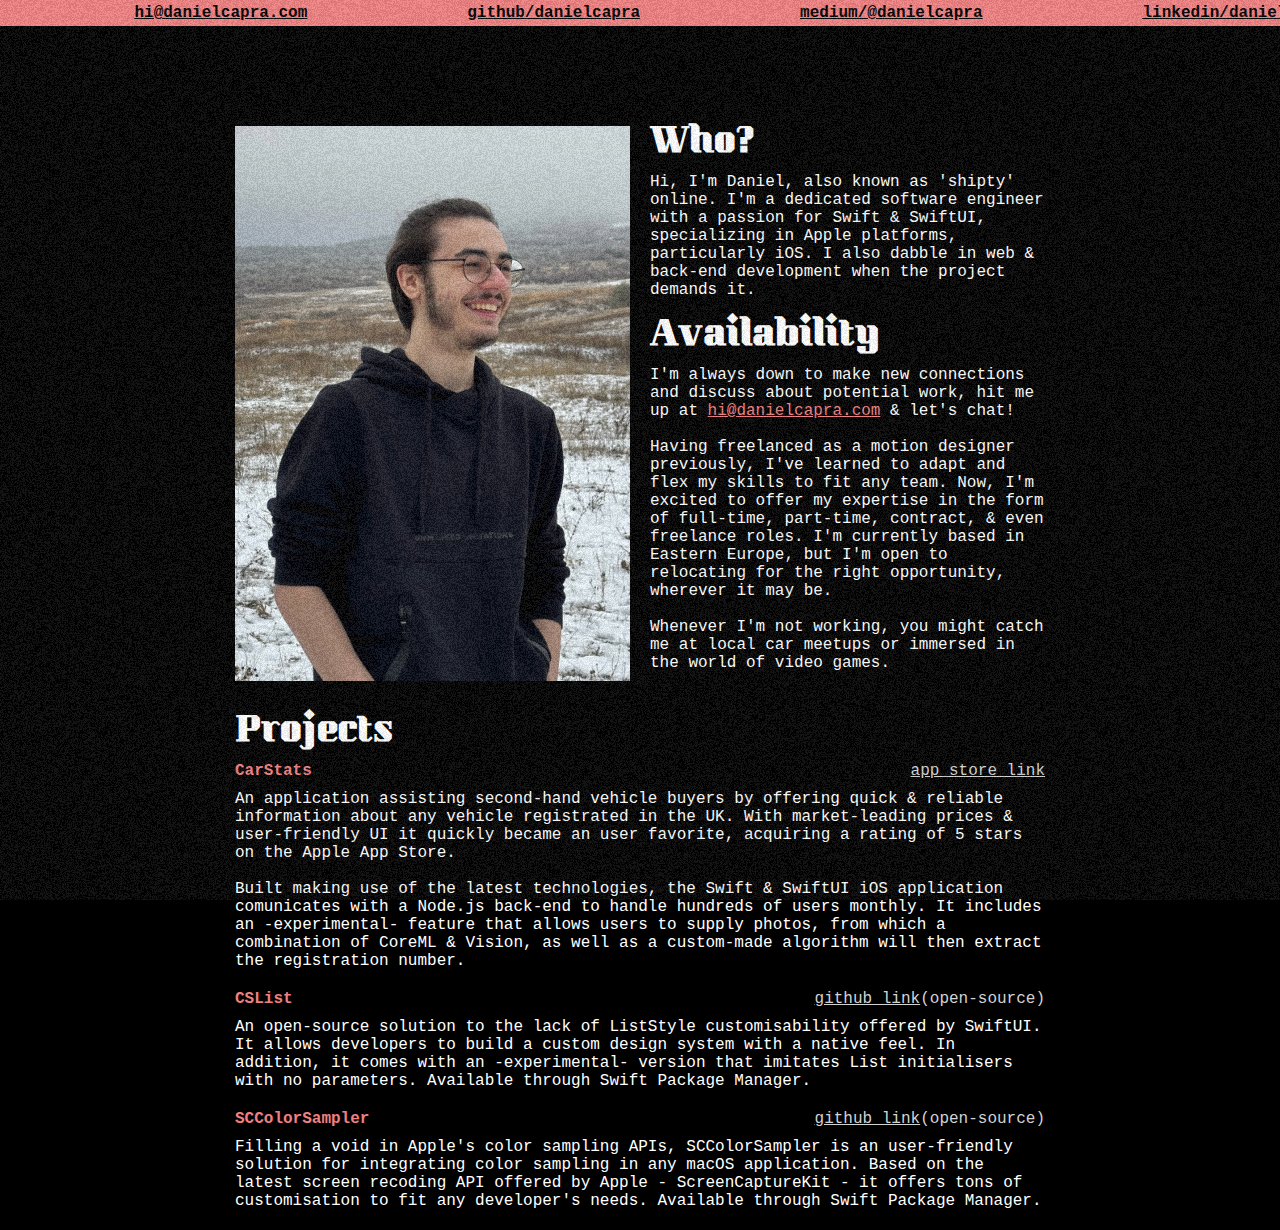
==== index.html @ b625c7ec "removed relative paths from images." ====
<!DOCTYPE html>
<html lang="en">

<head>

    <meta charset="utf-8" />
    <meta name="viewport" content="width=device-width, initial-scale=1.0">

    <link rel="manifest" href="./public/manifest.json" />

    <meta name="mobile-web-app-capable" content="yes">

    <meta name="theme-color" content="#000000" />

    <title>Daniel Capra</title>
    <meta name="author" content="Daniel Capra">
    <meta name="keywords"
        content="Daniel Capra, Capra, Daniel, danielcapra, danielcapra.com, iOS developer, macOS developer, tvOS developer, watchOS developer, visionOS developer, Swift developer, SwiftUI developer, Cocoa Touch developer, Cocoa developer, Apple developer, Web developer, Back-End developer">
    <meta name="description"
        content="Hi, I'm Daniel, also known as 'shipty' online. I'm a dedicated software engineer with a passion for Swift & SwiftUI, specializing in Apple platforms, particularly iOS. I also dabble in web & back-end development when the project demands it." />

    <meta name="robots" content="index, nofollow">

    <meta property="og:locale" content="en-US">
    <meta property="og:type" content="website">
    <meta property="og:title" content="Daniel Capra">
    <meta property="og:url" content="https://danielcapra.com">
    <meta property="og:site_name" content="Daniel Capra">
    <meta property="og:description"
        content="Hi, I'm Daniel, also known as 'shipty' online. I'm a dedicated software engineer with a passion for Swift & SwiftUI, specializing in Apple platforms, particularly iOS. I also dabble in web & back-end development when the project demands it.">

    <meta property="twitter:locale" content="en-US">
    <meta property="twitter:type" content="website">
    <meta property="twitter:title" content="Daniel Capra">
    <meta property="twitter:url" content="https://danielcapra.com">
    <meta property="twitter:site_name" content="Daniel Capra">
    <meta property="twitter:description"
        content="Hi, I'm Daniel, also known as 'shipty' online. I'm a dedicated software engineer with a passion for Swift & SwiftUI, specializing in Apple platforms, particularly iOS. I also dabble in web & back-end development when the project demands it.">

    <meta name="apple-mobile-web-app-title" content="Daniel Capra">

    <!-- Favicon - Generic -->
    <link rel="icon" sizes="32x32" href="./public/icons/favicon_32_x_32.png">
    <link rel="icon" sizes="57x57" href="./public/icons/favicon_57_x_57.png">
    <link rel="icon" sizes="76x76" href="./public/icons/favicon_76_x_76.png">
    <link rel="icon" sizes="96x96" href="./public/icons/favicon_96_x_96.png">
    <link rel="icon" sizes="128x128" href="./public/icons/favicon_128_x_128.png">
    <link rel="icon" sizes="192x192" href="./public/icons/favicon_192_x_192.png">
    <link rel="icon" sizes="228x228" href="./public/icons/favicon_228_x_228.png">
    <!-- Favicon - Android -->
    <link rel="shortcut icon" sizes="196x196" href="./public/icons/favicon_196_x_196.png">
    <!-- Favicon - iOS -->
    <link rel="apple-touch-icon" sizes="120x120" href="./public/icons/favicon_120_x_120.png" />
    <link rel="apple-touch-icon" sizes="152x152" href="./public/icons/favicon_152_x_152.png" />
    <link rel="apple-touch-icon" sizes="180x180" href="./public/icons/favicon_180_x_180.png" />

    <link rel="preconnect" href="https://fonts.googleapis.com">
    <link rel="preconnect" href="https://fonts.gstatic.com" crossorigin>
    <!-- Local dependencies -->
    <link rel="stylesheet" href="./index.css">
    <script src="./index.js" defer></script>
</head>

<body>
    <!--links_container-->
    <div class="container">
        <div class="grid-container" id="grid">
            <div class="img-container">
                <picture>
                    <source media="(min-width: 1024px)" srcset="/public/me_portrait.jpeg"
                        alt="A photo of Daniel Capra surrounded by snowy hills.">
                    <source media="(max-width: 1024px)" srcset="/public/me_landscape.jpeg"
                        alt="A photo of Daniel Capra surrounded by snowy hills.">
                    <img src="./me_portrait.jpeg" alt="A photo of Daniel Capra surrounded by snowy hills." width="100%"
                        style="object-fit: contain;">
                </picture>
            </div>
            <div class="about-container" id="abt-container">
                <h1>Who?</h1>
                <p>
                    Hi, I'm Daniel, also known as 'shipty' online. I'm a dedicated software engineer with a passion for
                    Swift & SwiftUI, specializing in Apple platforms, particularly iOS. I also dabble in web & back-end
                    development when the project demands it.
                </p>
                <h1>Availability</h1>
                <p>
                    I'm always down to make new connections and discuss about potential work, hit me up at
                    <button onclick="copyMailToClipboard()">
                        hi@danielcapra.com
                    </button>
                    & let's chat!
                    <br /><br />
                    Having freelanced as a motion designer previously, I've learned to adapt and flex my skills to fit
                    any team. Now, I'm excited to offer my expertise in the form of full-time, part-time, contract, &
                    even freelance roles. I'm currently based in Eastern Europe, but I'm open to relocating for the
                    right opportunity, wherever it may be.
                    <br /><br />
                    Whenever I'm not working, you might catch me at local car meetups or immersed in the world of video
                    games.
                </p>
            </div>
            <!--projects_container-->
            <!--articles_container-->
        </div>
    </div>
</body>

</html>
---- index.css ----
@import url('https://fonts.googleapis.com/css2?family=Barlow:wght@400;700&family=Kumar+One&display=swap');

* {
    color: white;
}

a,
button {
    all: unset;
    text-decoration: underline;
    color: lightcoral;
    cursor: pointer;
}

html::before {
    position: fixed;
    top: 0;
    left: 0;
    width: 100vw;
    height: 100vh;
    content: "";
    opacity: 0.08;
    z-index: 1000;
    pointer-events: none;
    background: url(./public/noise.gif);
}

body {
    background-color: black;

    margin: 0;
    padding: 0;
}

.container {
    display: flex;
    justify-content: center;
    width: 100vw;
    margin-top: 100px;
    margin-bottom: 20px;
}

.grid-container {
    display: grid;
    grid-template-columns: 1fr 1fr;
    gap: 20px;

    width: 810px;
}

.grid-container * {
    padding: 0;
    margin: 0;
}

.img-container {
    width: 100%;
    grid-column: 1;
}

.grid-container .about-container {
    grid-column: 2;
}

.about-container {
    display: flex;
    flex-direction: column;
    margin-top: -10px;
}

h1 {
    font-family: 'Kumar One';
    font-size: 32px;
}

h2,
p,
date {
    font-family: 'Courier New';
    font-size: 16px;
}

h2 {
    color: lightcoral;
}

.about-container p {
    margin-bottom: 10px;
}

.about-container p:last-child {
    margin-bottom: 0;
}

date {
    color: lightgray;
}

date a {
    color: inherit;
}

.projects-container {
    grid-column: span 2;
}

.articles-container {
    grid-column: span 2;
}

.article,
.project {
    margin-bottom: 20px;
}

.article:last-child,
.project:last-child {
    margin-bottom: 0;
}

.article .header,
.project .header {
    display: flex;
    justify-content: space-between;
    margin-bottom: 10px
}

.article p {
    overflow: hidden;
    display: -webkit-box;
    -webkit-line-clamp: 3;
    line-clamp: 3;
    -webkit-box-orient: vertical;
}

.links-background {
    position: sticky;
    top: 0;
    background-color: lightcoral;
    display: flex;
    justify-content: center;
    width: 100vw;
    overflow: hidden;
}

.links-container {
    display: flex;
    justify-content: flex-start;
    min-width: 0;
    width: max-content;
    max-width: max-content;
    gap: 20ch;
    white-space: nowrap;
    animation: scroll-links-170 25s linear infinite;
}

@keyframes scroll-links-170 {
    from {
        transform: translateX(0);
    } to {
        transform: translateX(-170ch);
    }
}

@keyframes scroll-links-130 {
    from {
        transform: translateX(0);
    } to {
        transform: translateX(-130ch);
    }
}

.links-container .link:first-child {
    margin-left: 14ch;
}

.links-container .link:last-child {
    margin-right: 0;
}

.link {
    color: black;
    cursor: pointer;
    font-family: 'Courier New';
    font-weight: bold;
    text-decoration: underline;
    padding-top: 4px;
    padding-bottom: 4px;
}

.link button,
.link a {
    text-decoration: inherit;
    color: inherit;
    cursor: inherit;
}

@media screen and (max-width: 1024px) {
    .grid-container {
        display: flex;
        flex-direction: column;

        width: 100%;
        margin-left: 20px;
        margin-right: 20px;
    }

    .projects-container {
        grid-column: 1;
    }

    .articles-container {
        grid-column: 1;
    }

    .container {
        margin-top: 20px;
    }

    .links-container {
        gap: 10ch;
        animation: scroll-links-130 25s linear infinite;
    }

    .links-container .link:first-child {
        margin-left: 6ch;
    }
}

@media screen and (max-width: 680px) {

    .article .header,
    .project .header {
        display: flex;
        flex-direction: column;
        justify-content: flex-start;
        gap: 6px;
        margin-bottom: 10px
    }

    .article p {
        -webkit-line-clamp: 4;
        line-clamp: 4;
    }
}
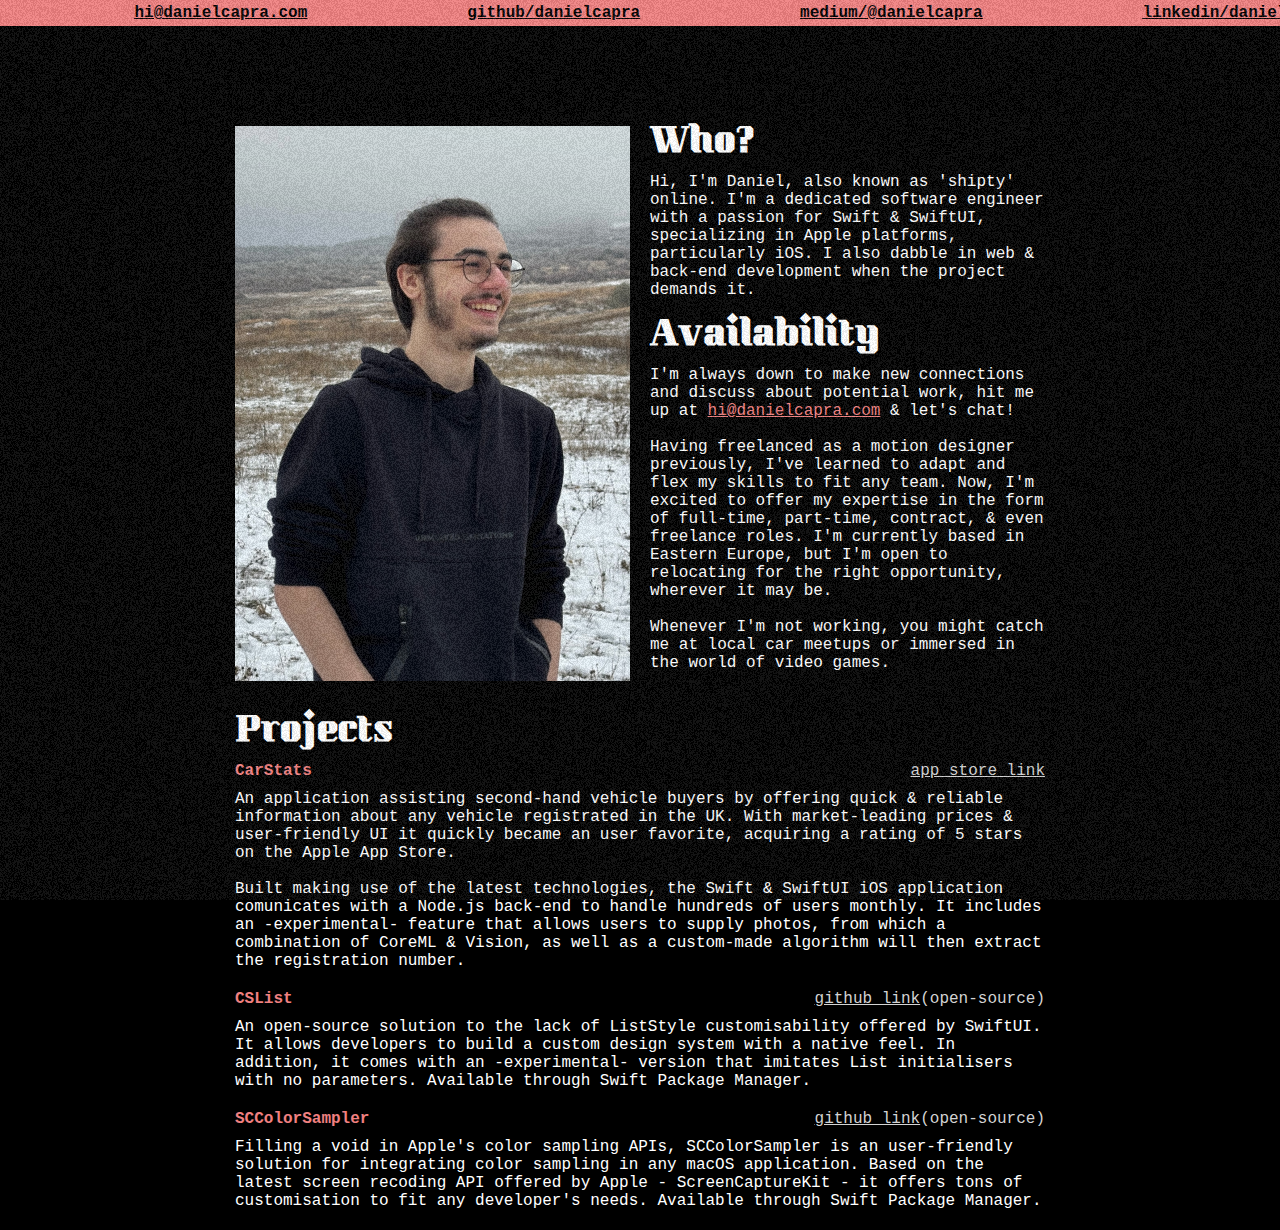
==== commit 8821699f: "removed the use of public folder." ====
--- a/index.html
+++ b/index.html
@@ -6,7 +6,7 @@
     <meta charset="utf-8" />
     <meta name="viewport" content="width=device-width, initial-scale=1.0">
 
-    <link rel="manifest" href="./public/manifest.json" />
+    <link rel="manifest" href="/manifest.json" />
 
     <meta name="mobile-web-app-capable" content="yes">
 
@@ -40,25 +40,25 @@
     <meta name="apple-mobile-web-app-title" content="Daniel Capra">
 
     <!-- Favicon - Generic -->
-    <link rel="icon" sizes="32x32" href="./public/icons/favicon_32_x_32.png">
-    <link rel="icon" sizes="57x57" href="./public/icons/favicon_57_x_57.png">
-    <link rel="icon" sizes="76x76" href="./public/icons/favicon_76_x_76.png">
-    <link rel="icon" sizes="96x96" href="./public/icons/favicon_96_x_96.png">
-    <link rel="icon" sizes="128x128" href="./public/icons/favicon_128_x_128.png">
-    <link rel="icon" sizes="192x192" href="./public/icons/favicon_192_x_192.png">
-    <link rel="icon" sizes="228x228" href="./public/icons/favicon_228_x_228.png">
+    <link rel="icon" sizes="32x32" href="./icons/favicon_32_x_32.png">
+    <link rel="icon" sizes="57x57" href="./icons/favicon_57_x_57.png">
+    <link rel="icon" sizes="76x76" href="./icons/favicon_76_x_76.png">
+    <link rel="icon" sizes="96x96" href="./icons/favicon_96_x_96.png">
+    <link rel="icon" sizes="128x128" href="./icons/favicon_128_x_128.png">
+    <link rel="icon" sizes="192x192" href="./icons/favicon_192_x_192.png">
+    <link rel="icon" sizes="228x228" href="./icons/favicon_228_x_228.png">
     <!-- Favicon - Android -->
-    <link rel="shortcut icon" sizes="196x196" href="./public/icons/favicon_196_x_196.png">
+    <link rel="shortcut icon" sizes="196x196" href="./icons/favicon_196_x_196.png">
     <!-- Favicon - iOS -->
-    <link rel="apple-touch-icon" sizes="120x120" href="./public/icons/favicon_120_x_120.png" />
-    <link rel="apple-touch-icon" sizes="152x152" href="./public/icons/favicon_152_x_152.png" />
-    <link rel="apple-touch-icon" sizes="180x180" href="./public/icons/favicon_180_x_180.png" />
+    <link rel="apple-touch-icon" sizes="120x120" href="./icons/favicon_120_x_120.png" />
+    <link rel="apple-touch-icon" sizes="152x152" href="./icons/favicon_152_x_152.png" />
+    <link rel="apple-touch-icon" sizes="180x180" href="./icons/favicon_180_x_180.png" />
 
     <link rel="preconnect" href="https://fonts.googleapis.com">
     <link rel="preconnect" href="https://fonts.gstatic.com" crossorigin>
     <!-- Local dependencies -->
-    <link rel="stylesheet" href="./index.css">
-    <script src="./index.js" defer></script>
+    <link rel="stylesheet" href="./styles.css" type="text/css">
+    <script src="./scripts.js" defer type="text/javascript"></script>
 </head>
 
 <body>
@@ -67,9 +67,9 @@
         <div class="grid-container" id="grid">
             <div class="img-container">
                 <picture>
-                    <source media="(min-width: 1024px)" srcset="/public/me_portrait.jpeg"
+                    <source media="(min-width: 1024px)" srcset="./me_portrait.jpeg"
                         alt="A photo of Daniel Capra surrounded by snowy hills.">
-                    <source media="(max-width: 1024px)" srcset="/public/me_landscape.jpeg"
+                    <source media="(max-width: 1024px)" srcset="./me_landscape.jpeg"
                         alt="A photo of Daniel Capra surrounded by snowy hills.">
                     <img src="./me_portrait.jpeg" alt="A photo of Daniel Capra surrounded by snowy hills." width="100%"
                         style="object-fit: contain;">
--- a/styles.css
+++ b/styles.css
@@ -0,0 +1,245 @@
+@import url('https://fonts.googleapis.com/css2?family=Barlow:wght@400;700&family=Kumar+One&display=swap');
+
+* {
+    color: white;
+}
+
+a,
+button {
+    all: unset;
+    text-decoration: underline;
+    color: lightcoral;
+    cursor: pointer;
+}
+
+html::before {
+    position: fixed;
+    top: 0;
+    left: 0;
+    width: 100vw;
+    height: 100vh;
+    content: "";
+    opacity: 0.08;
+    z-index: 1000;
+    pointer-events: none;
+    background: url(./noise.gif);
+}
+
+body {
+    background-color: black;
+
+    margin: 0;
+    padding: 0;
+}
+
+.container {
+    display: flex;
+    justify-content: center;
+    width: 100vw;
+    margin-top: 100px;
+    margin-bottom: 20px;
+}
+
+.grid-container {
+    display: grid;
+    grid-template-columns: 1fr 1fr;
+    gap: 20px;
+
+    width: 810px;
+}
+
+.grid-container * {
+    padding: 0;
+    margin: 0;
+}
+
+.img-container {
+    width: 100%;
+    grid-column: 1;
+}
+
+.grid-container .about-container {
+    grid-column: 2;
+}
+
+.about-container {
+    display: flex;
+    flex-direction: column;
+    margin-top: -10px;
+}
+
+h1 {
+    font-family: 'Kumar One';
+    font-size: 32px;
+}
+
+h2,
+p,
+date {
+    font-family: 'Courier New';
+    font-size: 16px;
+}
+
+h2 {
+    color: lightcoral;
+}
+
+.about-container p {
+    margin-bottom: 10px;
+}
+
+.about-container p:last-child {
+    margin-bottom: 0;
+}
+
+date {
+    color: lightgray;
+}
+
+date a {
+    color: inherit;
+}
+
+.projects-container {
+    grid-column: span 2;
+}
+
+.articles-container {
+    grid-column: span 2;
+}
+
+.article,
+.project {
+    margin-bottom: 20px;
+}
+
+.article:last-child,
+.project:last-child {
+    margin-bottom: 0;
+}
+
+.article .header,
+.project .header {
+    display: flex;
+    justify-content: space-between;
+    margin-bottom: 10px
+}
+
+.article p {
+    overflow: hidden;
+    display: -webkit-box;
+    -webkit-line-clamp: 3;
+    line-clamp: 3;
+    -webkit-box-orient: vertical;
+}
+
+.links-background {
+    position: sticky;
+    top: 0;
+    background-color: lightcoral;
+    display: flex;
+    justify-content: center;
+    width: 100vw;
+    overflow: hidden;
+}
+
+.links-container {
+    display: flex;
+    justify-content: flex-start;
+    min-width: 0;
+    width: max-content;
+    max-width: max-content;
+    gap: 20ch;
+    white-space: nowrap;
+    animation: scroll-links-170 25s linear infinite;
+}
+
+@keyframes scroll-links-170 {
+    from {
+        transform: translateX(0);
+    } to {
+        transform: translateX(-170ch);
+    }
+}
+
+@keyframes scroll-links-130 {
+    from {
+        transform: translateX(0);
+    } to {
+        transform: translateX(-130ch);
+    }
+}
+
+.links-container .link:first-child {
+    margin-left: 14ch;
+}
+
+.links-container .link:last-child {
+    margin-right: 0;
+}
+
+.link {
+    color: black;
+    cursor: pointer;
+    font-family: 'Courier New';
+    font-weight: bold;
+    text-decoration: underline;
+    padding-top: 4px;
+    padding-bottom: 4px;
+}
+
+.link button,
+.link a {
+    text-decoration: inherit;
+    color: inherit;
+    cursor: inherit;
+}
+
+@media screen and (max-width: 1024px) {
+    .grid-container {
+        display: flex;
+        flex-direction: column;
+
+        width: 100%;
+        margin-left: 20px;
+        margin-right: 20px;
+    }
+
+    .projects-container {
+        grid-column: 1;
+    }
+
+    .articles-container {
+        grid-column: 1;
+    }
+
+    .container {
+        margin-top: 20px;
+    }
+
+    .links-container {
+        gap: 10ch;
+        animation: scroll-links-130 25s linear infinite;
+    }
+
+    .links-container .link:first-child {
+        margin-left: 6ch;
+    }
+}
+
+@media screen and (max-width: 680px) {
+
+    .article .header,
+    .project .header {
+        display: flex;
+        flex-direction: column;
+        justify-content: flex-start;
+        gap: 6px;
+        margin-bottom: 10px
+    }
+
+    .article p {
+        -webkit-line-clamp: 4;
+        line-clamp: 4;
+    }
+}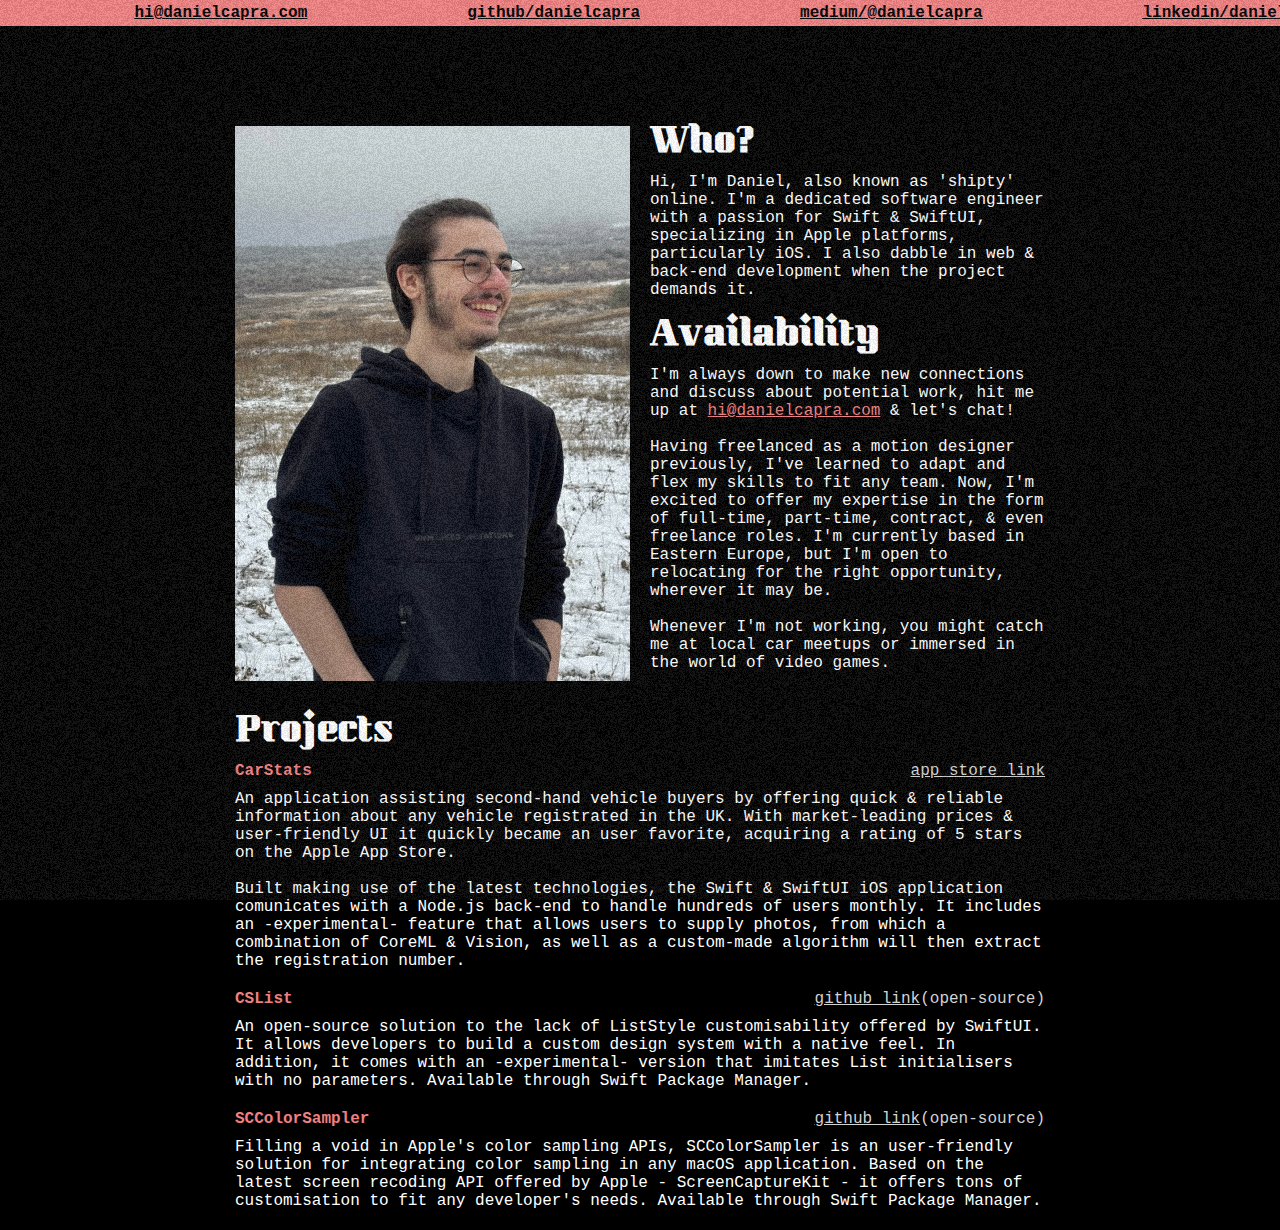
==== commit 3936e771: "re-added public folder & removed relative paths." ====
--- a/index.html
+++ b/index.html
@@ -6,7 +6,7 @@
     <meta charset="utf-8" />
     <meta name="viewport" content="width=device-width, initial-scale=1.0">
 
-    <link rel="manifest" href="/manifest.json" />
+    <link rel="manifest" href="/public/manifest.json" />
 
     <meta name="mobile-web-app-capable" content="yes">
 
@@ -40,25 +40,25 @@
     <meta name="apple-mobile-web-app-title" content="Daniel Capra">
 
     <!-- Favicon - Generic -->
-    <link rel="icon" sizes="32x32" href="./icons/favicon_32_x_32.png">
-    <link rel="icon" sizes="57x57" href="./icons/favicon_57_x_57.png">
-    <link rel="icon" sizes="76x76" href="./icons/favicon_76_x_76.png">
-    <link rel="icon" sizes="96x96" href="./icons/favicon_96_x_96.png">
-    <link rel="icon" sizes="128x128" href="./icons/favicon_128_x_128.png">
-    <link rel="icon" sizes="192x192" href="./icons/favicon_192_x_192.png">
-    <link rel="icon" sizes="228x228" href="./icons/favicon_228_x_228.png">
+    <link rel="icon" sizes="32x32" href="/public/icons/favicon_32_x_32.png">
+    <link rel="icon" sizes="57x57" href="/public/icons/favicon_57_x_57.png">
+    <link rel="icon" sizes="76x76" href="/public/icons/favicon_76_x_76.png">
+    <link rel="icon" sizes="96x96" href="/public/icons/favicon_96_x_96.png">
+    <link rel="icon" sizes="128x128" href="/public/icons/favicon_128_x_128.png">
+    <link rel="icon" sizes="192x192" href="/public/icons/favicon_192_x_192.png">
+    <link rel="icon" sizes="228x228" href="/public/icons/favicon_228_x_228.png">
     <!-- Favicon - Android -->
-    <link rel="shortcut icon" sizes="196x196" href="./icons/favicon_196_x_196.png">
+    <link rel="shortcut icon" sizes="196x196" href="/public/icons/favicon_196_x_196.png">
     <!-- Favicon - iOS -->
-    <link rel="apple-touch-icon" sizes="120x120" href="./icons/favicon_120_x_120.png" />
-    <link rel="apple-touch-icon" sizes="152x152" href="./icons/favicon_152_x_152.png" />
-    <link rel="apple-touch-icon" sizes="180x180" href="./icons/favicon_180_x_180.png" />
+    <link rel="apple-touch-icon" sizes="120x120" href="/public/icons/favicon_120_x_120.png" />
+    <link rel="apple-touch-icon" sizes="152x152" href="/public/icons/favicon_152_x_152.png" />
+    <link rel="apple-touch-icon" sizes="180x180" href="/public/icons/favicon_180_x_180.png" />
 
     <link rel="preconnect" href="https://fonts.googleapis.com">
     <link rel="preconnect" href="https://fonts.gstatic.com" crossorigin>
     <!-- Local dependencies -->
-    <link rel="stylesheet" href="./styles.css" type="text/css">
-    <script src="./scripts.js" defer type="text/javascript"></script>
+    <link rel="stylesheet" href="/styles.css" type="text/css">
+    <script src="/scripts.js" defer type="text/javascript"></script>
 </head>
 
 <body>
@@ -67,11 +67,11 @@
         <div class="grid-container" id="grid">
             <div class="img-container">
                 <picture>
-                    <source media="(min-width: 1024px)" srcset="./me_portrait.jpeg"
+                    <source media="(min-width: 1024px)" srcset="/public/me_portrait.jpeg"
                         alt="A photo of Daniel Capra surrounded by snowy hills.">
-                    <source media="(max-width: 1024px)" srcset="./me_landscape.jpeg"
+                    <source media="(max-width: 1024px)" srcset="/public/me_landscape.jpeg"
                         alt="A photo of Daniel Capra surrounded by snowy hills.">
-                    <img src="./me_portrait.jpeg" alt="A photo of Daniel Capra surrounded by snowy hills." width="100%"
+                    <img src="/public/me_portrait.jpeg" alt="A photo of Daniel Capra surrounded by snowy hills." width="100%"
                         style="object-fit: contain;">
                 </picture>
             </div>
--- a/styles.css
+++ b/styles.css
@@ -22,7 +22,7 @@
     opacity: 0.08;
     z-index: 1000;
     pointer-events: none;
-    background: url(./noise.gif);
+    background: url(/public/noise.gif);
 }
 
 body {
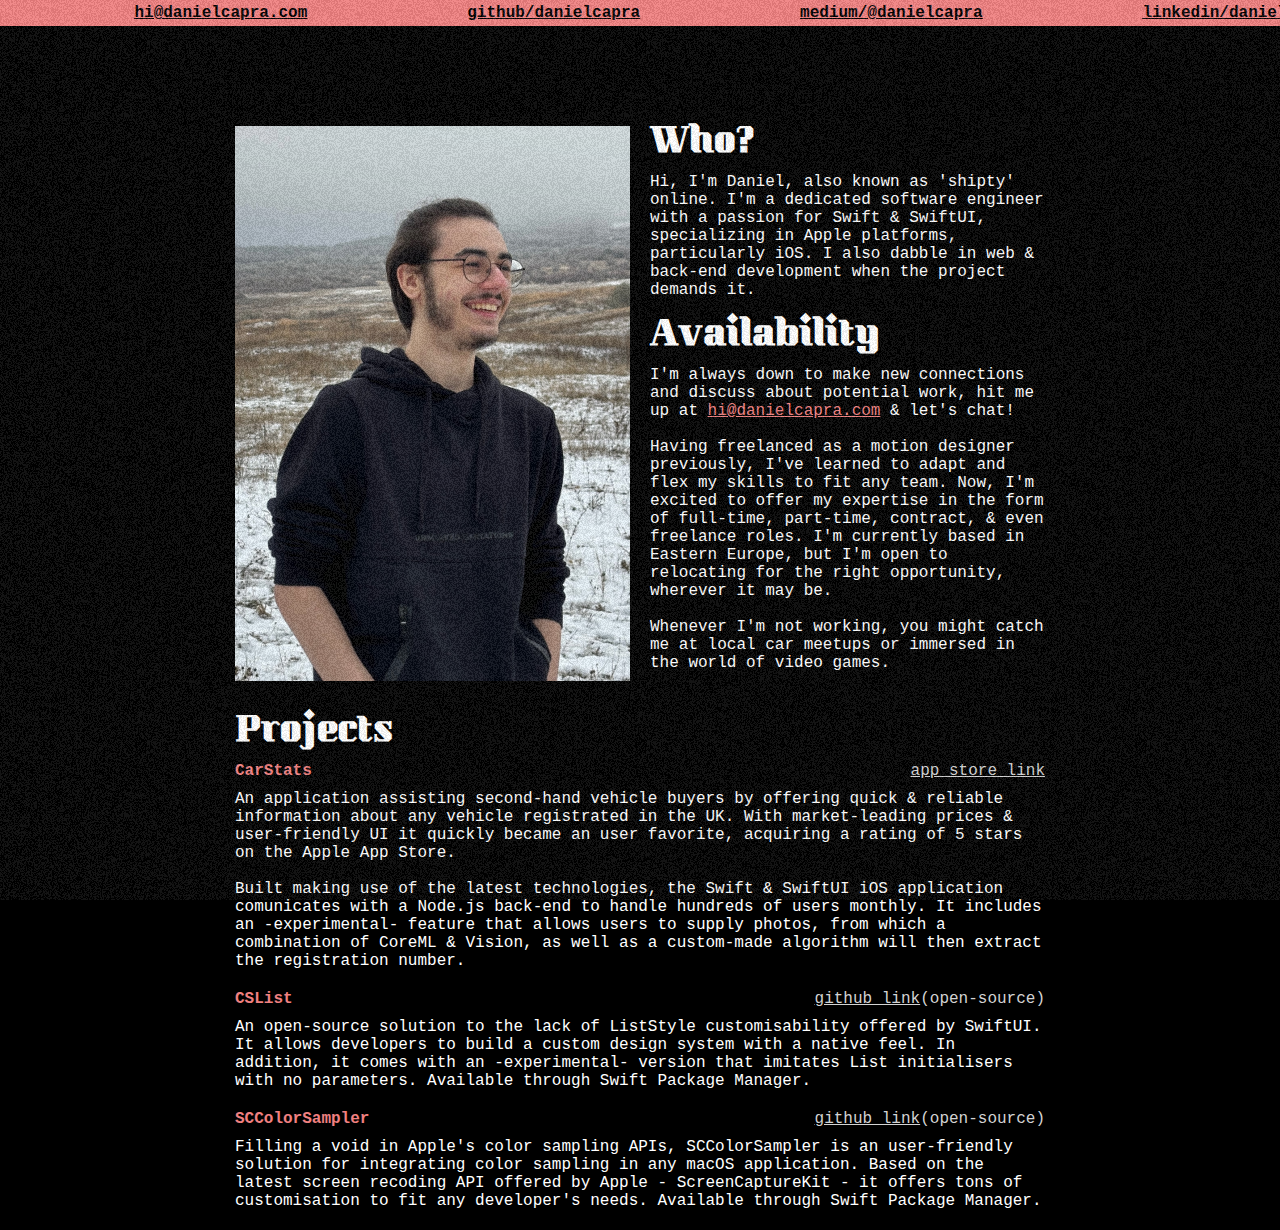
==== commit d3c9b2aa: "I'm not going crazy, I swear. (I definetely am) Have removed the public folder yet again." ====
--- a/index.html
+++ b/index.html
@@ -6,7 +6,7 @@
     <meta charset="utf-8" />
     <meta name="viewport" content="width=device-width, initial-scale=1.0">
 
-    <link rel="manifest" href="/public/manifest.json" />
+    <link rel="manifest" href="/manifest.json" />
 
     <meta name="mobile-web-app-capable" content="yes">
 
@@ -40,19 +40,19 @@
     <meta name="apple-mobile-web-app-title" content="Daniel Capra">
 
     <!-- Favicon - Generic -->
-    <link rel="icon" sizes="32x32" href="/public/icons/favicon_32_x_32.png">
-    <link rel="icon" sizes="57x57" href="/public/icons/favicon_57_x_57.png">
-    <link rel="icon" sizes="76x76" href="/public/icons/favicon_76_x_76.png">
-    <link rel="icon" sizes="96x96" href="/public/icons/favicon_96_x_96.png">
-    <link rel="icon" sizes="128x128" href="/public/icons/favicon_128_x_128.png">
-    <link rel="icon" sizes="192x192" href="/public/icons/favicon_192_x_192.png">
-    <link rel="icon" sizes="228x228" href="/public/icons/favicon_228_x_228.png">
+    <link rel="icon" sizes="32x32" href="/icons/favicon_32_x_32.png">
+    <link rel="icon" sizes="57x57" href="/icons/favicon_57_x_57.png">
+    <link rel="icon" sizes="76x76" href="/icons/favicon_76_x_76.png">
+    <link rel="icon" sizes="96x96" href="/icons/favicon_96_x_96.png">
+    <link rel="icon" sizes="128x128" href="/icons/favicon_128_x_128.png">
+    <link rel="icon" sizes="192x192" href="/icons/favicon_192_x_192.png">
+    <link rel="icon" sizes="228x228" href="/icons/favicon_228_x_228.png">
     <!-- Favicon - Android -->
-    <link rel="shortcut icon" sizes="196x196" href="/public/icons/favicon_196_x_196.png">
+    <link rel="shortcut icon" sizes="196x196" href="/icons/favicon_196_x_196.png">
     <!-- Favicon - iOS -->
-    <link rel="apple-touch-icon" sizes="120x120" href="/public/icons/favicon_120_x_120.png" />
-    <link rel="apple-touch-icon" sizes="152x152" href="/public/icons/favicon_152_x_152.png" />
-    <link rel="apple-touch-icon" sizes="180x180" href="/public/icons/favicon_180_x_180.png" />
+    <link rel="apple-touch-icon" sizes="120x120" href="/icons/favicon_120_x_120.png" />
+    <link rel="apple-touch-icon" sizes="152x152" href="/icons/favicon_152_x_152.png" />
+    <link rel="apple-touch-icon" sizes="180x180" href="/icons/favicon_180_x_180.png" />
 
     <link rel="preconnect" href="https://fonts.googleapis.com">
     <link rel="preconnect" href="https://fonts.gstatic.com" crossorigin>
@@ -67,11 +67,11 @@
         <div class="grid-container" id="grid">
             <div class="img-container">
                 <picture>
-                    <source media="(min-width: 1024px)" srcset="/public/me_portrait.jpeg"
+                    <source media="(min-width: 1024px)" srcset="/me_portrait.jpeg"
                         alt="A photo of Daniel Capra surrounded by snowy hills.">
-                    <source media="(max-width: 1024px)" srcset="/public/me_landscape.jpeg"
+                    <source media="(max-width: 1024px)" srcset="/me_landscape.jpeg"
                         alt="A photo of Daniel Capra surrounded by snowy hills.">
-                    <img src="/public/me_portrait.jpeg" alt="A photo of Daniel Capra surrounded by snowy hills." width="100%"
+                    <img src="/me_portrait.jpeg" alt="A photo of Daniel Capra surrounded by snowy hills." width="100%"
                         style="object-fit: contain;">
                 </picture>
             </div>
--- a/styles.css
+++ b/styles.css
@@ -22,7 +22,7 @@
     opacity: 0.08;
     z-index: 1000;
     pointer-events: none;
-    background: url(/public/noise.gif);
+    background: url(noise.gif);
 }
 
 body {
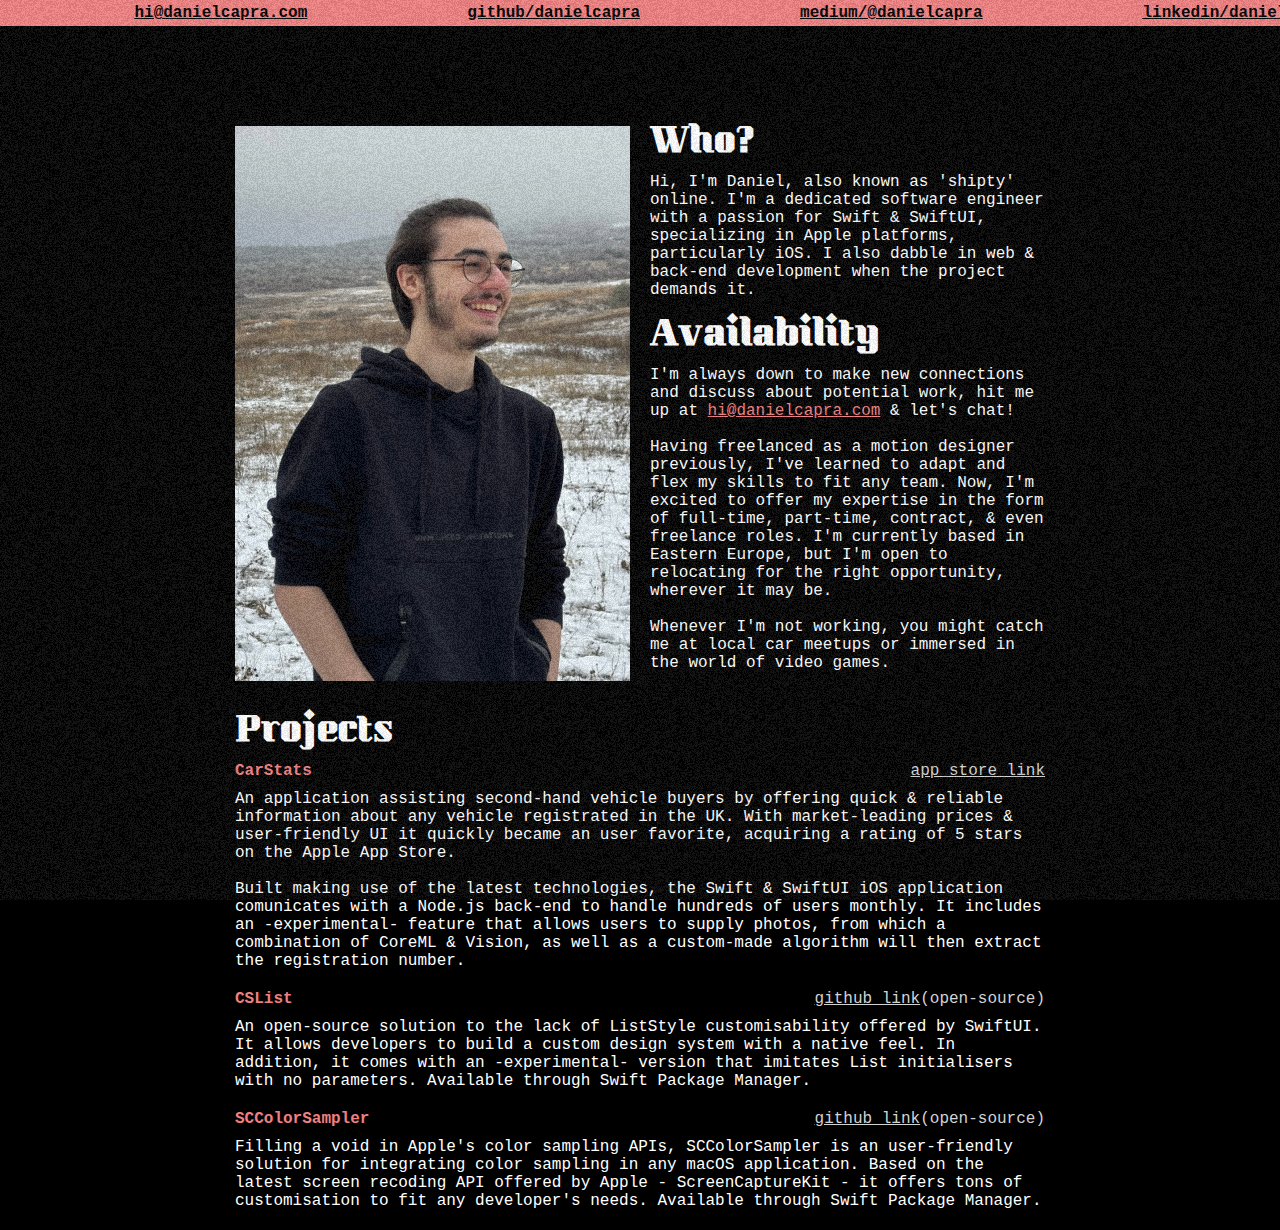
==== commit 39544c3f: "renamed a few things." ====
--- a/index.html
+++ b/index.html
@@ -57,8 +57,8 @@
     <link rel="preconnect" href="https://fonts.googleapis.com">
     <link rel="preconnect" href="https://fonts.gstatic.com" crossorigin>
     <!-- Local dependencies -->
-    <link rel="stylesheet" href="/styles.css" type="text/css">
-    <script src="/scripts.js" defer type="text/javascript"></script>
+    <link rel="stylesheet" href="/style.css" type="text/css">
+    <script src="/main.js" defer type="text/javascript"></script>
 </head>
 
 <body>
@@ -67,11 +67,11 @@
         <div class="grid-container" id="grid">
             <div class="img-container">
                 <picture>
-                    <source media="(min-width: 1024px)" srcset="/me_portrait.jpeg"
+                    <source media="(min-width: 1024px)" srcset="photo_portrait.jpeg"
                         alt="A photo of Daniel Capra surrounded by snowy hills.">
-                    <source media="(max-width: 1024px)" srcset="/me_landscape.jpeg"
+                    <source media="(max-width: 1024px)" srcset="photo_landscape.jpeg"
                         alt="A photo of Daniel Capra surrounded by snowy hills.">
-                    <img src="/me_portrait.jpeg" alt="A photo of Daniel Capra surrounded by snowy hills." width="100%"
+                    <img src="photo_portrait.jpeg" alt="A photo of Daniel Capra surrounded by snowy hills." width="100%"
                         style="object-fit: contain;">
                 </picture>
             </div>
--- a/style.css
+++ b/style.css
@@ -0,0 +1,247 @@
+@import url('https://fonts.googleapis.com/css2?family=Barlow:wght@400;700&family=Kumar+One&display=swap');
+
+* {
+    color: white;
+}
+
+a,
+button {
+    all: unset;
+    text-decoration: underline;
+    color: lightcoral;
+    cursor: pointer;
+}
+
+html::before {
+    position: fixed;
+    top: 0;
+    left: 0;
+    width: 100vw;
+    height: 100vh;
+    content: "";
+    opacity: 0.08;
+    z-index: 1000;
+    pointer-events: none;
+    background: url(animated_noise.gif);
+}
+
+body {
+    background-color: black;
+
+    margin: 0;
+    padding: 0;
+
+    overflow-x: hidden;
+}
+
+.container {
+    display: flex;
+    justify-content: center;
+    width: 100vw;
+    margin-top: 100px;
+    margin-bottom: 20px;
+}
+
+.grid-container {
+    display: grid;
+    grid-template-columns: 1fr 1fr;
+    gap: 20px;
+
+    width: 810px;
+}
+
+.grid-container * {
+    padding: 0;
+    margin: 0;
+}
+
+.img-container {
+    width: 100%;
+    grid-column: 1;
+}
+
+.grid-container .about-container {
+    grid-column: 2;
+}
+
+.about-container {
+    display: flex;
+    flex-direction: column;
+    margin-top: -10px;
+}
+
+h1 {
+    font-family: 'Kumar One';
+    font-size: 32px;
+}
+
+h2,
+p,
+date {
+    font-family: 'Courier New';
+    font-size: 16px;
+}
+
+h2 {
+    color: lightcoral;
+}
+
+.about-container p {
+    margin-bottom: 10px;
+}
+
+.about-container p:last-child {
+    margin-bottom: 0;
+}
+
+date {
+    color: lightgray;
+}
+
+date a {
+    color: inherit;
+}
+
+.projects-container {
+    grid-column: span 2;
+}
+
+.articles-container {
+    grid-column: span 2;
+}
+
+.article,
+.project {
+    margin-bottom: 20px;
+}
+
+.article:last-child,
+.project:last-child {
+    margin-bottom: 0;
+}
+
+.article .header,
+.project .header {
+    display: flex;
+    justify-content: space-between;
+    margin-bottom: 10px
+}
+
+.article p {
+    overflow: hidden;
+    display: -webkit-box;
+    -webkit-line-clamp: 3;
+    line-clamp: 3;
+    -webkit-box-orient: vertical;
+}
+
+.links-background {
+    position: sticky;
+    top: 0;
+    background-color: lightcoral;
+    display: flex;
+    justify-content: center;
+    width: 100vw;
+    overflow: hidden;
+}
+
+.links-container {
+    display: flex;
+    justify-content: flex-start;
+    min-width: 0;
+    width: max-content;
+    max-width: max-content;
+    gap: 20ch;
+    white-space: nowrap;
+    animation: scroll-links-170 25s linear infinite;
+}
+
+@keyframes scroll-links-170 {
+    from {
+        transform: translateX(0);
+    } to {
+        transform: translateX(-170ch);
+    }
+}
+
+@keyframes scroll-links-130 {
+    from {
+        transform: translateX(0);
+    } to {
+        transform: translateX(-130ch);
+    }
+}
+
+.links-container .link:first-child {
+    margin-left: 14ch;
+}
+
+.links-container .link:last-child {
+    margin-right: 0;
+}
+
+.link {
+    color: black;
+    cursor: pointer;
+    font-family: 'Courier New';
+    font-weight: bold;
+    text-decoration: underline;
+    padding-top: 4px;
+    padding-bottom: 4px;
+}
+
+.link button,
+.link a {
+    text-decoration: inherit;
+    color: inherit;
+    cursor: inherit;
+}
+
+@media screen and (max-width: 1024px) {
+    .grid-container {
+        display: flex;
+        flex-direction: column;
+
+        width: 100%;
+        margin-left: 20px;
+        margin-right: 20px;
+    }
+
+    .projects-container {
+        grid-column: 1;
+    }
+
+    .articles-container {
+        grid-column: 1;
+    }
+
+    .container {
+        margin-top: 20px;
+    }
+
+    .links-container {
+        gap: 10ch;
+        animation: scroll-links-130 25s linear infinite;
+    }
+
+    .links-container .link:first-child {
+        margin-left: 6ch;
+    }
+}
+
+@media screen and (max-width: 680px) {
+
+    .article .header,
+    .project .header {
+        display: flex;
+        flex-direction: column;
+        justify-content: flex-start;
+        gap: 6px;
+        margin-bottom: 10px
+    }
+
+    .article p {
+        -webkit-line-clamp: 4;
+        line-clamp: 4;
+    }
+}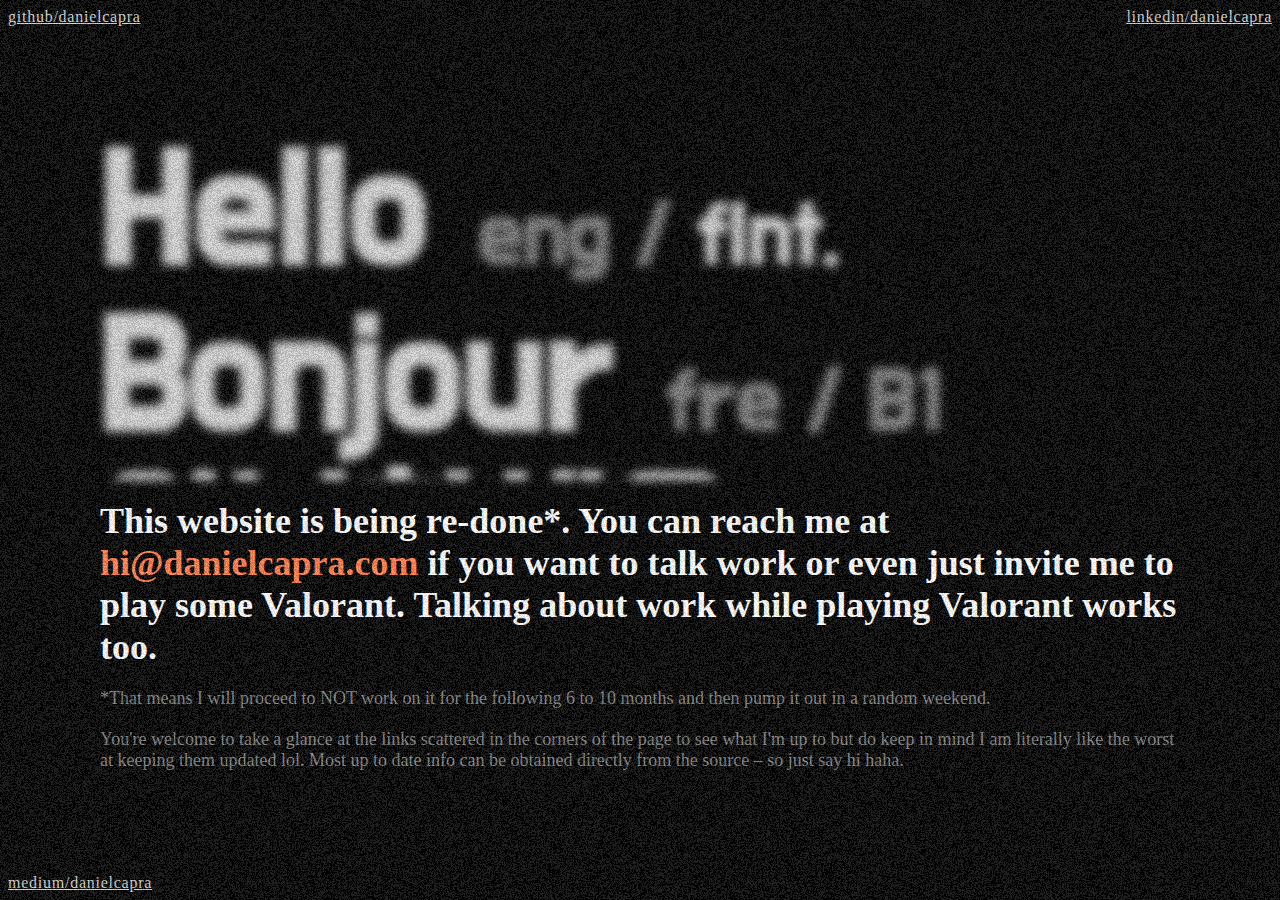
==== commit 04477178: "Website change to an in-progress page." ====
--- a/index.html
+++ b/index.html
@@ -1,108 +1,178 @@
-<!DOCTYPE html>
+<!doctype html>
 <html lang="en">
+    <head>
+        <meta charset="utf-8" />
+        <meta name="viewport" content="width=device-width, initial-scale=1.0" />
 
-<head>
+        <link rel="manifest" href="/manifest.json" />
 
-    <meta charset="utf-8" />
-    <meta name="viewport" content="width=device-width, initial-scale=1.0">
+        <meta name="mobile-web-app-capable" content="yes" />
 
-    <link rel="manifest" href="/manifest.json" />
+        <meta name="theme-color" content="#000000" />
 
-    <meta name="mobile-web-app-capable" content="yes">
+        <title>Daniel Capra</title>
+        <meta name="author" content="Daniel Capra" />
+        <meta
+            name="keywords"
+            content="Daniel Capra, Capra, Daniel, danielcapra, danielcapra.com, iOS developer, macOS developer, tvOS developer, watchOS developer, visionOS developer, Swift developer, SwiftUI developer, Cocoa Touch developer, Cocoa developer, Apple developer, Web developer, Back-End developer"
+        />
+        <meta
+            name="description"
+            content="Hi, I'm Daniel, also known as 'shipty' online. I'm a dedicated software engineer with a passion for Swift & SwiftUI, specializing in Apple platforms, particularly iOS. I also dabble in web & back-end development when the project demands it."
+        />
 
-    <meta name="theme-color" content="#000000" />
+        <meta name="robots" content="index, nofollow" />
 
-    <title>Daniel Capra</title>
-    <meta name="author" content="Daniel Capra">
-    <meta name="keywords"
-        content="Daniel Capra, Capra, Daniel, danielcapra, danielcapra.com, iOS developer, macOS developer, tvOS developer, watchOS developer, visionOS developer, Swift developer, SwiftUI developer, Cocoa Touch developer, Cocoa developer, Apple developer, Web developer, Back-End developer">
-    <meta name="description"
-        content="Hi, I'm Daniel, also known as 'shipty' online. I'm a dedicated software engineer with a passion for Swift & SwiftUI, specializing in Apple platforms, particularly iOS. I also dabble in web & back-end development when the project demands it." />
+        <meta property="og:locale" content="en-US" />
+        <meta property="og:type" content="website" />
+        <meta property="og:title" content="Daniel Capra" />
+        <meta property="og:url" content="https://danielcapra.com" />
+        <meta property="og:site_name" content="Daniel Capra" />
+        <meta
+            property="og:description"
+            content="Hi, I'm Daniel, also known as 'shipty' online. I'm a dedicated software engineer with a passion for Swift & SwiftUI, specializing in Apple platforms, particularly iOS. I also dabble in web & back-end development when the project demands it."
+        />
 
-    <meta name="robots" content="index, nofollow">
+        <meta property="twitter:locale" content="en-US" />
+        <meta property="twitter:type" content="website" />
+        <meta property="twitter:title" content="Daniel Capra" />
+        <meta property="twitter:url" content="https://danielcapra.com" />
+        <meta property="twitter:site_name" content="Daniel Capra" />
+        <meta
+            property="twitter:description"
+            content="Hi, I'm Daniel, also known as 'shipty' online. I'm a dedicated software engineer with a passion for Swift & SwiftUI, specializing in Apple platforms, particularly iOS. I also dabble in web & back-end development when the project demands it."
+        />
 
-    <meta property="og:locale" content="en-US">
-    <meta property="og:type" content="website">
-    <meta property="og:title" content="Daniel Capra">
-    <meta property="og:url" content="https://danielcapra.com">
-    <meta property="og:site_name" content="Daniel Capra">
-    <meta property="og:description"
-        content="Hi, I'm Daniel, also known as 'shipty' online. I'm a dedicated software engineer with a passion for Swift & SwiftUI, specializing in Apple platforms, particularly iOS. I also dabble in web & back-end development when the project demands it.">
+        <meta name="apple-mobile-web-app-title" content="Daniel Capra" />
 
-    <meta property="twitter:locale" content="en-US">
-    <meta property="twitter:type" content="website">
-    <meta property="twitter:title" content="Daniel Capra">
-    <meta property="twitter:url" content="https://danielcapra.com">
-    <meta property="twitter:site_name" content="Daniel Capra">
-    <meta property="twitter:description"
-        content="Hi, I'm Daniel, also known as 'shipty' online. I'm a dedicated software engineer with a passion for Swift & SwiftUI, specializing in Apple platforms, particularly iOS. I also dabble in web & back-end development when the project demands it.">
+        <!-- Favicon - Generic -->
+        <link rel="icon" sizes="32x32" href="/icons/favicon_32_x_32.png" />
+        <link rel="icon" sizes="57x57" href="/icons/favicon_57_x_57.png" />
+        <link rel="icon" sizes="76x76" href="/icons/favicon_76_x_76.png" />
+        <link rel="icon" sizes="96x96" href="/icons/favicon_96_x_96.png" />
+        <link rel="icon" sizes="128x128" href="/icons/favicon_128_x_128.png" />
+        <link rel="icon" sizes="192x192" href="/icons/favicon_192_x_192.png" />
+        <link rel="icon" sizes="228x228" href="/icons/favicon_228_x_228.png" />
+        <!-- Favicon - Android -->
+        <link
+            rel="shortcut icon"
+            sizes="196x196"
+            href="/icons/favicon_196_x_196.png"
+        />
+        <!-- Favicon - iOS -->
+        <link
+            rel="apple-touch-icon"
+            sizes="120x120"
+            href="/icons/favicon_120_x_120.png"
+        />
+        <link
+            rel="apple-touch-icon"
+            sizes="152x152"
+            href="/icons/favicon_152_x_152.png"
+        />
+        <link
+            rel="apple-touch-icon"
+            sizes="180x180"
+            href="/icons/favicon_180_x_180.png"
+        />
 
-    <meta name="apple-mobile-web-app-title" content="Daniel Capra">
+        <link rel="preconnect" href="https://fonts.googleapis.com" />
+        <link rel="preconnect" href="https://fonts.gstatic.com" crossorigin />
+        <!-- Local dependencies -->
+        <link rel="stylesheet" href="/style.css" type="text/css" />
+    </head>
 
-    <!-- Favicon - Generic -->
-    <link rel="icon" sizes="32x32" href="/icons/favicon_32_x_32.png">
-    <link rel="icon" sizes="57x57" href="/icons/favicon_57_x_57.png">
-    <link rel="icon" sizes="76x76" href="/icons/favicon_76_x_76.png">
-    <link rel="icon" sizes="96x96" href="/icons/favicon_96_x_96.png">
-    <link rel="icon" sizes="128x128" href="/icons/favicon_128_x_128.png">
-    <link rel="icon" sizes="192x192" href="/icons/favicon_192_x_192.png">
-    <link rel="icon" sizes="228x228" href="/icons/favicon_228_x_228.png">
-    <!-- Favicon - Android -->
-    <link rel="shortcut icon" sizes="196x196" href="/icons/favicon_196_x_196.png">
-    <!-- Favicon - iOS -->
-    <link rel="apple-touch-icon" sizes="120x120" href="/icons/favicon_120_x_120.png" />
-    <link rel="apple-touch-icon" sizes="152x152" href="/icons/favicon_152_x_152.png" />
-    <link rel="apple-touch-icon" sizes="180x180" href="/icons/favicon_180_x_180.png" />
-
-    <link rel="preconnect" href="https://fonts.googleapis.com">
-    <link rel="preconnect" href="https://fonts.gstatic.com" crossorigin>
-    <!-- Local dependencies -->
-    <link rel="stylesheet" href="/style.css" type="text/css">
-    <script src="/main.js" defer type="text/javascript"></script>
-</head>
-
-<body>
-    <!--links_container-->
-    <div class="container">
-        <div class="grid-container" id="grid">
-            <div class="img-container">
-                <picture>
-                    <source media="(min-width: 1024px)" srcset="photo_portrait.jpeg"
-                        alt="A photo of Daniel Capra surrounded by snowy hills.">
-                    <source media="(max-width: 1024px)" srcset="photo_landscape.jpeg"
-                        alt="A photo of Daniel Capra surrounded by snowy hills.">
-                    <img src="photo_portrait.jpeg" alt="A photo of Daniel Capra surrounded by snowy hills." width="100%"
-                        style="object-fit: contain;">
-                </picture>
+    <body>
+        <!--links_container-->
+        <div class="container">
+            <div class="links-container">
+                <div>
+                    <a
+                        href="https://github.com/danielcapra"
+                        target="_blank"
+                        class="corner-page-link"
+                        >github/danielcapra</a
+                    >
+                    <a
+                        class="corner-page-link"
+                        href="https://linkedin.com/in/danielcapra"
+                        target="_blank"
+                        >linkedin/danielcapra</a
+                    >
+                </div>
+                <div>
+                    <a
+                        class="corner-page-link"
+                        href="https://medium.com/@danielcapra"
+                        target="_blank"
+                        >medium/danielcapra</a
+                    >
+                </div>
             </div>
-            <div class="about-container" id="abt-container">
-                <h1>Who?</h1>
-                <p>
-                    Hi, I'm Daniel, also known as 'shipty' online. I'm a dedicated software engineer with a passion for
-                    Swift & SwiftUI, specializing in Apple platforms, particularly iOS. I also dabble in web & back-end
-                    development when the project demands it.
+            <div class="greetings-container">
+                <ul class="greetings-list">
+                    <li>
+                        <h1 class="greeting">
+                            Hello
+                            <span class="greeting-lang">
+                                eng / <span class="coral">flnt.</span></span
+                            >
+                        </h1>
+                    </li>
+                    <li>
+                        <h1 class="greeting">
+                            Bonjour
+                            <span class="greeting-lang"> fre / B1</span>
+                        </h1>
+                    </li>
+                    <li>
+                        <h1 class="greeting">
+                            안녕하세요
+                            <span class="greeting-lang"> kor / A2</span>
+                        </h1>
+                    </li>
+                    <li>
+                        <h1 class="greeting">
+                            Salutare
+                            <span class="greeting-lang">
+                                rom / <span class="coral">flnt.</span></span
+                            >
+                        </h1>
+                    </li>
+                    <li>
+                        <h1 class="greeting">
+                            Hello
+                            <span class="greeting-lang">
+                                eng / <span class="coral">flnt.</span></span
+                            >
+                        </h1>
+                    </li>
+                    <li>
+                        <h1 class="greeting">
+                            Bonjour
+                            <span class="greeting-lang"> fre / B1</span>
+                        </h1>
+                    </li>
+                </ul>
+                <h2 class="big-message">
+                    This website is being re-done*. You can reach me at
+                    <span class="email">hi@danielcapra.com</span> if you want to
+                    talk work or even just invite me to play some Valorant.
+                    Talking about work while playing Valorant works too.
+                </h2>
+                <p class="small-message">
+                    *That means I will proceed to NOT work on it for the
+                    following 6 to 10 months and then pump it out in a random
+                    weekend.
                 </p>
-                <h1>Availability</h1>
-                <p>
-                    I'm always down to make new connections and discuss about potential work, hit me up at
-                    <button onclick="copyMailToClipboard()">
-                        hi@danielcapra.com
-                    </button>
-                    & let's chat!
-                    <br /><br />
-                    Having freelanced as a motion designer previously, I've learned to adapt and flex my skills to fit
-                    any team. Now, I'm excited to offer my expertise in the form of full-time, part-time, contract, &
-                    even freelance roles. I'm currently based in Eastern Europe, but I'm open to relocating for the
-                    right opportunity, wherever it may be.
-                    <br /><br />
-                    Whenever I'm not working, you might catch me at local car meetups or immersed in the world of video
-                    games.
+                <p class="small-message">
+                    You're welcome to take a glance at the links scattered in
+                    the corners of the page to see what I'm up to but do keep in
+                    mind I am literally like the worst at keeping them updated
+                    lol. Most up to date info can be obtained directly from the
+                    source – so just say hi haha.
                 </p>
             </div>
-            <!--projects_container-->
-            <!--articles_container-->
         </div>
-    </div>
-</body>
-
-</html>+    </body>
+</html>
--- a/style.css
+++ b/style.css
@@ -1,14 +1,34 @@
-@import url('https://fonts.googleapis.com/css2?family=Barlow:wght@400;700&family=Kumar+One&display=swap');
+@font-face {
+    font-family: "DoHyeon-Modified";
+    src: url("./MyFont.ttf");
+}
+
+@font-face {
+    font-family: "SF-Pro-Rounded-Regular";
+    src: url("./SF-Pro-Rounded-Regular.otf");
+}
+
+@font-face {
+    font-family: "SF-Pro-Rounded-Light";
+    src: url("./SF-Pro-Rounded-Light.otf");
+}
 
 * {
     color: white;
 }
 
 a,
+button,
+li,
+ul,
+span {
+    all: unset;
+}
+
+a,
 button {
-    all: unset;
     text-decoration: underline;
-    color: lightcoral;
+    color: lightgray;
     cursor: pointer;
 }
 
@@ -19,7 +39,7 @@
     width: 100vw;
     height: 100vh;
     content: "";
-    opacity: 0.08;
+    opacity: 0.12;
     z-index: 1000;
     pointer-events: none;
     background: url(animated_noise.gif);
@@ -32,216 +52,113 @@
     padding: 0;
 
     overflow-x: hidden;
+    overflow-y: hidden;
 }
 
 .container {
     display: flex;
     justify-content: center;
     width: 100vw;
-    margin-top: 100px;
-    margin-bottom: 20px;
+    height: 100vh;
 }
 
-.grid-container {
-    display: grid;
-    grid-template-columns: 1fr 1fr;
+.greetings-container {
+    display: flex;
+    flex-direction: column;
+    align-self: center;
+
     gap: 20px;
 
-    width: 810px;
+    max-width: 1080px;
 }
 
-.grid-container * {
-    padding: 0;
+.greeting {
+    font-family: Dohyeon-Modified;
+    font-size: 166px;
+
+    margin: 0;
+    color: gray;
+
+    user-select: none;
+}
+
+.greeting-lang {
+    font-family: Dohyeon-Modified;
+    font-size: 88px;
+    color: gray;
+}
+
+.big-message {
+    font-family: "SF-Pro-Rounded-Regular";
+    font-size: 36px;
+
     margin: 0;
 }
 
-.img-container {
-    width: 100%;
-    grid-column: 1;
+.email {
+    color: coral;
 }
 
-.grid-container .about-container {
-    grid-column: 2;
+.small-message {
+    font-family: "SF-Pro-Rounded-Light";
+    font-size: 18px;
+    color: gray;
+
+    margin: 0;
 }
 
-.about-container {
-    display: flex;
-    flex-direction: column;
-    margin-top: -10px;
+.greetings-list {
+    height: 350px;
+    overflow: hidden;
+    filter: blur(5px);
 }
 
-h1 {
-    font-family: 'Kumar One';
-    font-size: 32px;
-}
-
-h2,
-p,
-date {
-    font-family: 'Courier New';
-    font-size: 16px;
-}
-
-h2 {
-    color: lightcoral;
-}
-
-.about-container p {
-    margin-bottom: 10px;
-}
-
-.about-container p:last-child {
-    margin-bottom: 0;
-}
-
-date {
+.greetings-list h1 {
+    animation: greetings-move 16s infinite;
+    animation-timing-function: linear;
     color: lightgray;
 }
 
-date a {
-    color: inherit;
-}
-
-.projects-container {
-    grid-column: span 2;
-}
-
-.articles-container {
-    grid-column: span 2;
-}
-
-.article,
-.project {
-    margin-bottom: 20px;
-}
-
-.article:last-child,
-.project:last-child {
-    margin-bottom: 0;
-}
-
-.article .header,
-.project .header {
-    display: flex;
-    justify-content: space-between;
-    margin-bottom: 10px
-}
-
-.article p {
-    overflow: hidden;
-    display: -webkit-box;
-    -webkit-line-clamp: 3;
-    line-clamp: 3;
-    -webkit-box-orient: vertical;
-}
-
-.links-background {
-    position: sticky;
-    top: 0;
-    background-color: lightcoral;
-    display: flex;
-    justify-content: center;
-    width: 100vw;
-    overflow: hidden;
+@keyframes greetings-move {
+    0% {
+        transform: translateY(10%);
+    }
+    100% {
+        transform: translateY(-390%);
+    }
 }
 
 .links-container {
+    width: 100%;
+    max-width: 1920px;
+    height: 100%;
+    max-height: 1080px;
     display: flex;
-    justify-content: flex-start;
-    min-width: 0;
-    width: max-content;
-    max-width: max-content;
-    gap: 20ch;
-    white-space: nowrap;
-    animation: scroll-links-170 25s linear infinite;
+    flex-direction: column;
+    justify-content: space-between;
+    position: absolute;
+    z-index: 1;
+    pointer-events: none;
 }
 
-@keyframes scroll-links-170 {
-    from {
-        transform: translateX(0);
-    } to {
-        transform: translateX(-170ch);
-    }
+.links-container div {
+    display: flex;
+    justify-content: space-between;
+    padding: 8px;
 }
 
-@keyframes scroll-links-130 {
-    from {
-        transform: translateX(0);
-    } to {
-        transform: translateX(-130ch);
-    }
+.links-container div a {
+    font-family: "SF-Pro-Rounded-Light";
+    pointer-events: auto;
+    letter-spacing: 0.75px;
+
+    transition: letter-spacing 0.35s ease;
 }
 
-.links-container .link:first-child {
-    margin-left: 14ch;
+.links-container div a:hover {
+    letter-spacing: 1.25px;
 }
 
-.links-container .link:last-child {
-    margin-right: 0;
+.coral {
+    color: lightgray;
 }
-
-.link {
-    color: black;
-    cursor: pointer;
-    font-family: 'Courier New';
-    font-weight: bold;
-    text-decoration: underline;
-    padding-top: 4px;
-    padding-bottom: 4px;
-}
-
-.link button,
-.link a {
-    text-decoration: inherit;
-    color: inherit;
-    cursor: inherit;
-}
-
-@media screen and (max-width: 1024px) {
-    .grid-container {
-        display: flex;
-        flex-direction: column;
-
-        width: 100%;
-        margin-left: 20px;
-        margin-right: 20px;
-    }
-
-    .projects-container {
-        grid-column: 1;
-    }
-
-    .articles-container {
-        grid-column: 1;
-    }
-
-    .container {
-        margin-top: 20px;
-    }
-
-    .links-container {
-        gap: 10ch;
-        animation: scroll-links-130 25s linear infinite;
-    }
-
-    .links-container .link:first-child {
-        margin-left: 6ch;
-    }
-}
-
-@media screen and (max-width: 680px) {
-
-    .article .header,
-    .project .header {
-        display: flex;
-        flex-direction: column;
-        justify-content: flex-start;
-        gap: 6px;
-        margin-bottom: 10px
-    }
-
-    .article p {
-        -webkit-line-clamp: 4;
-        line-clamp: 4;
-    }
-}